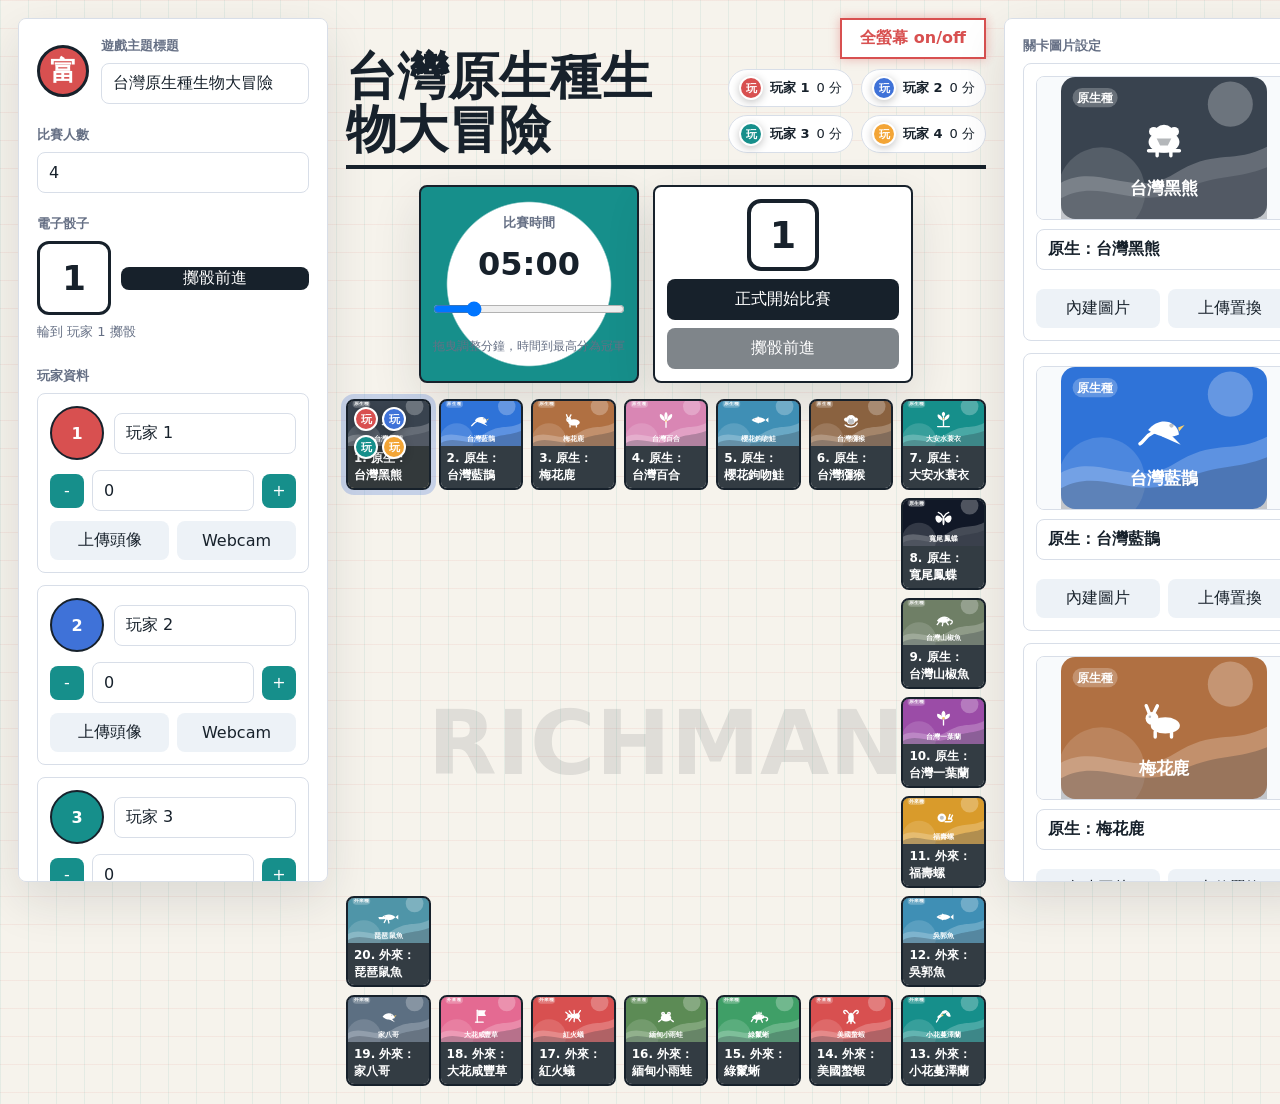
==== index.html @ d2a4bc3d "Add timed match gameplay" ====
<!doctype html>
<html lang="zh-Hant">
  <head>
    <meta charset="UTF-8" />
    <meta name="viewport" content="width=device-width, initial-scale=1.0" />
    <title>台灣原生種生物大冒險</title>
    <link rel="stylesheet" href="styles.css" />
  </head>
  <body>
    <div class="app">
      <aside class="setup-panel">
        <div class="title-row">
          <span class="mark">富</span>
          <div>
            <label for="gameTitle">遊戲主題標題</label>
            <input id="gameTitle" type="text" value="台灣原生種生物大冒險" maxlength="24" />
          </div>
        </div>

        <div class="control-block">
          <label for="playerCount">比賽人數</label>
          <input id="playerCount" type="number" min="4" max="4" value="4" readonly />
        </div>

        <div class="control-block">
          <label>電子骰子</label>
          <div class="dice-box">
            <div id="diceFace" class="dice-face">1</div>
            <button id="rollDice" type="button">擲骰前進</button>
          </div>
          <p id="turnText" class="hint">輪到第 1 位玩家</p>
        </div>

        <div class="control-block">
          <div class="section-heading">玩家資料</div>
          <div id="playersList" class="players-list"></div>
        </div>
      </aside>

      <main class="game-area">
        <header class="game-header">
          <h1 id="displayTitle">台灣原生種生物大冒險</h1>
          <div class="game-header-tools">
            <button id="fullscreenToggle" class="fullscreen-toggle" type="button">全螢幕 on/off</button>
            <div id="leaderboard" class="leaderboard"></div>
          </div>
        </header>

        <section class="match-control" aria-label="比賽控制">
          <div class="timer-wheel" id="timerWheel">
            <label for="matchMinutes">比賽時間</label>
            <strong id="timerText">05:00</strong>
            <input id="matchMinutes" type="range" min="1" max="30" value="5" />
            <span id="timerHint">拖曳調整分鐘，時間到最高分為冠軍</span>
          </div>
          <div class="center-dice">
            <div id="centerDiceFace" class="center-dice-face">1</div>
            <button id="startMatch" type="button">正式開始比賽</button>
            <button id="centerRollDice" type="button">擲骰前進</button>
          </div>
        </section>

        <section id="board" class="board" aria-label="大富翁棋盤"></section>
      </main>

      <aside class="stage-panel">
        <div class="section-heading">關卡圖片設定</div>
        <div id="stageEditor" class="stage-editor"></div>
      </aside>
    </div>

    <dialog id="cameraDialog">
      <div class="camera-panel">
        <div class="dialog-title">拍攝玩家大頭照</div>
        <video id="cameraPreview" autoplay playsinline></video>
        <canvas id="avatarCanvas" width="240" height="240"></canvas>
        <div class="dialog-actions">
          <button id="closeCamera" type="button">取消</button>
          <button id="captureAvatar" type="button">拍照使用</button>
        </div>
      </div>
    </dialog>

    <script src="app.js"></script>
  </body>
</html>
---- styles.css ----
:root {
  --ink: #17212b;
  --muted: #667085;
  --line: #d8dee8;
  --paper: #fffdf8;
  --panel: #ffffff;
  --teal: #168f8b;
  --red: #d85050;
  --yellow: #f3bd32;
  --green: #3f9f67;
  --blue: #3f72d8;
  --shadow: 0 18px 50px rgba(22, 33, 43, 0.12);
}

* {
  box-sizing: border-box;
}

body {
  margin: 0;
  min-height: 100vh;
  color: var(--ink);
  font-family: "Microsoft JhengHei", "PingFang TC", system-ui, sans-serif;
  background:
    linear-gradient(90deg, rgba(22, 143, 139, 0.08) 1px, transparent 1px),
    linear-gradient(rgba(216, 80, 80, 0.08) 1px, transparent 1px),
    #f6f3ec;
  background-size: 28px 28px;
}

button,
input,
select {
  font: inherit;
}

button {
  border: 0;
  border-radius: 8px;
  color: #fff;
  background: var(--ink);
  cursor: pointer;
}

button:hover {
  filter: brightness(1.08);
}

label,
.section-heading,
.dialog-title {
  display: block;
  margin-bottom: 8px;
  color: var(--muted);
  font-size: 13px;
  font-weight: 700;
}

input,
select {
  width: 100%;
  border: 1px solid var(--line);
  border-radius: 8px;
  padding: 10px 11px;
  color: var(--ink);
  background: #fff;
}

.app {
  display: grid;
  grid-template-columns: 310px minmax(640px, 1fr) 320px;
  gap: 18px;
  min-height: 100vh;
  padding: 18px;
}

.setup-panel,
.stage-panel {
  overflow: auto;
  max-height: calc(100vh - 36px);
  border: 1px solid var(--line);
  border-radius: 8px;
  padding: 18px;
  background: var(--panel);
  box-shadow: var(--shadow);
}

.title-row {
  display: grid;
  grid-template-columns: 52px 1fr;
  gap: 12px;
  align-items: center;
}

.mark {
  display: grid;
  place-items: center;
  width: 52px;
  height: 52px;
  border: 3px solid var(--ink);
  border-radius: 50%;
  color: #fff;
  font-size: 27px;
  font-weight: 900;
  background: var(--red);
}

.control-block {
  margin-top: 22px;
}

.stepper {
  display: grid;
  grid-template-columns: 42px 1fr 42px;
  gap: 8px;
}

.dice-box {
  display: grid;
  grid-template-columns: 74px 1fr;
  gap: 10px;
  align-items: center;
}

.dice-face {
  display: grid;
  place-items: center;
  aspect-ratio: 1;
  border: 3px solid var(--ink);
  border-radius: 12px;
  font-size: 34px;
  font-weight: 900;
  background: #fff;
}

.hint {
  min-height: 22px;
  margin: 8px 0 0;
  color: var(--muted);
  font-size: 13px;
}

.players-list,
.stage-editor {
  display: grid;
  gap: 12px;
}

.player-card,
.stage-card {
  border: 1px solid var(--line);
  border-radius: 8px;
  padding: 12px;
  background: #fff;
}

.player-top {
  display: grid;
  grid-template-columns: 54px 1fr;
  gap: 10px;
  align-items: center;
}

.avatar {
  display: grid;
  place-items: center;
  width: 54px;
  height: 54px;
  overflow: hidden;
  border: 2px solid var(--ink);
  border-radius: 50%;
  color: #fff;
  font-weight: 900;
  background: var(--blue);
}

.avatar img {
  width: 100%;
  height: 100%;
  object-fit: cover;
  object-position: center 32%;
}

.player-actions,
.score-row,
.image-actions {
  display: grid;
  grid-template-columns: 1fr 1fr;
  gap: 8px;
  margin-top: 10px;
}

.player-actions button,
.image-actions button {
  padding: 9px;
  color: var(--ink);
  background: #edf2f7;
}

.score-row {
  grid-template-columns: 34px 1fr 34px;
  align-items: center;
}

.score-row button {
  height: 34px;
  background: var(--teal);
}

.game-area {
  display: grid;
  grid-template-rows: auto 1fr;
  gap: 16px;
  min-width: 0;
}

.game-header {
  display: flex;
  gap: 16px;
  align-items: end;
  justify-content: space-between;
  min-height: 78px;
  border-bottom: 4px solid var(--ink);
}

.game-header-tools {
  display: grid;
  gap: 10px;
  justify-items: end;
  margin-bottom: 12px;
}

.fullscreen-toggle {
  border: 2px solid var(--red);
  border-radius: 0;
  padding: 8px 18px;
  color: var(--red);
  font-weight: 900;
  background: #fff;
  box-shadow: 0 0 10px rgba(216, 80, 80, 0.38);
}

body.fullscreen-mode .app {
  grid-template-columns: minmax(0, 1fr);
  min-height: 100vh;
  padding: 18px;
}

body.fullscreen-mode .setup-panel,
body.fullscreen-mode .stage-panel {
  display: none;
}

body.fullscreen-mode .game-area {
  width: min(100%, 1240px);
  justify-self: center;
}

h1 {
  margin: 0 0 8px;
  font-size: clamp(28px, 4vw, 54px);
  line-height: 1.05;
}

.leaderboard {
  display: flex;
  flex-wrap: wrap;
  gap: 8px;
  justify-content: flex-end;
}

.leader-pill {
  display: flex;
  gap: 7px;
  align-items: center;
  border: 1px solid var(--line);
  border-radius: 999px;
  padding: 6px 10px;
  font-size: 13px;
  background: #fff;
}

.leader-pill.champion {
  border-color: var(--yellow);
  box-shadow: 0 0 0 3px rgba(243, 189, 50, 0.22);
}

.champion-gif {
  display: inline-grid;
  place-items: center;
  border-radius: 999px;
  padding: 3px 8px;
  color: #6b3d00;
  font-size: 12px;
  font-weight: 900;
  background: linear-gradient(135deg, #ffe27a, #fff6c7, #f3bd32);
  animation: crownPulse 0.9s ease-in-out infinite alternate;
}

.match-control {
  display: grid;
  grid-template-columns: minmax(220px, 1fr) minmax(180px, 260px);
  gap: 14px;
  align-items: stretch;
  max-width: 620px;
  margin: 0 auto;
}

.timer-wheel,
.center-dice {
  display: grid;
  gap: 8px;
  align-content: center;
  justify-items: center;
  border: 2px solid var(--ink);
  border-radius: 8px;
  padding: 12px;
  background: #fff;
  box-shadow: var(--shadow);
}

.timer-wheel {
  --timer-angle: 360deg;
  background:
    radial-gradient(circle at center, #fff 0 56%, transparent 57%),
    conic-gradient(var(--teal) var(--timer-angle), #edf2f7 0);
}

.timer-wheel strong {
  font-size: 32px;
  line-height: 1;
}

.timer-wheel input {
  width: min(220px, 100%);
}

.timer-wheel span {
  color: var(--muted);
  font-size: 12px;
  text-align: center;
}

.center-dice-face {
  display: grid;
  place-items: center;
  width: 72px;
  height: 72px;
  border: 4px solid var(--ink);
  border-radius: 14px;
  color: var(--ink);
  font-size: 38px;
  font-weight: 900;
  background: #fff;
}

.center-dice button {
  width: 100%;
  padding: 10px 12px;
}

.center-dice button:disabled {
  cursor: not-allowed;
  opacity: 0.55;
}

.board {
  position: relative;
  display: grid;
  grid-template-columns: repeat(7, minmax(76px, 1fr));
  grid-template-rows: repeat(7, minmax(76px, 1fr));
  gap: 8px;
  align-self: stretch;
  min-height: 660px;
}

.board::before {
  content: "RICHMAN";
  grid-column: 2 / 7;
  grid-row: 2 / 7;
  place-self: center;
  color: rgba(23, 33, 43, 0.1);
  font-size: clamp(42px, 7vw, 96px);
  font-weight: 900;
  letter-spacing: 0;
}

.tile {
  position: relative;
  display: grid;
  grid-template-rows: auto auto;
  align-self: start;
  min-width: 0;
  overflow: hidden;
  border: 2px solid var(--ink);
  border-radius: 8px;
  background: var(--paper);
}

.tile.start {
  background: #ffe8b2;
}

.tile.active {
  outline: 5px solid rgba(63, 114, 216, 0.26);
}

.tile img {
  width: 100%;
  aspect-ratio: 16 / 9;
  height: auto;
  min-height: 0;
  object-fit: cover;
  object-position: center center;
  background: #111827;
}

.tile-name {
  display: grid;
  grid-template-columns: minmax(0, 1fr) auto;
  gap: 5px;
  align-items: center;
  min-height: 36px;
  padding: 4px 6px;
  color: #fff;
  font-size: 12px;
  font-weight: 800;
  background: rgba(23, 33, 43, 0.88);
}

.tokens {
  position: absolute;
  top: 6px;
  left: 6px;
  right: 6px;
  display: flex;
  flex-wrap: wrap;
  gap: 4px;
}

.token {
  display: grid;
  place-items: center;
  width: 24px;
  height: 24px;
  border: 2px solid #fff;
  border-radius: 50%;
  color: #fff;
  font-size: 11px;
  font-weight: 900;
  box-shadow: 0 2px 8px rgba(0, 0, 0, 0.24);
}

.token.walking {
  animation: tokenWalk 0.26s ease-in-out infinite alternate;
}

@keyframes tokenWalk {
  from {
    transform: translateY(0) scale(1);
  }

  to {
    transform: translateY(-7px) scale(1.08);
  }
}

@keyframes crownPulse {
  from {
    transform: translateY(0) scale(1);
    filter: brightness(1);
  }

  to {
    transform: translateY(-2px) scale(1.08);
    filter: brightness(1.12);
  }
}

.stage-preview {
  width: 100%;
  aspect-ratio: 16 / 9;
  overflow: hidden;
  border: 1px solid var(--line);
  border-radius: 8px;
  background: #f2f4f7;
}

.stage-preview img {
  width: 100%;
  height: 100%;
  object-fit: contain;
  object-position: center center;
  background: #f8fafc;
}

.stage-title {
  margin: 9px 0;
  font-weight: 800;
}

.hidden-file {
  display: none;
}

dialog {
  border: 0;
  border-radius: 8px;
  padding: 0;
  box-shadow: var(--shadow);
}

dialog::backdrop {
  background: rgba(23, 33, 43, 0.5);
}

.camera-panel {
  width: min(92vw, 420px);
  padding: 18px;
  background: #fff;
}

video,
canvas {
  width: 100%;
  border-radius: 8px;
  background: #111827;
}

canvas {
  display: none;
}

.dialog-actions {
  display: flex;
  justify-content: flex-end;
  gap: 8px;
  margin-top: 12px;
}

.dialog-actions button {
  padding: 10px 14px;
}

@media (max-width: 1180px) {
  .app {
    grid-template-columns: 290px 1fr;
  }

  .stage-panel {
    grid-column: 1 / -1;
    max-height: none;
  }

  .stage-editor {
    grid-template-columns: repeat(2, minmax(0, 1fr));
  }
}

@media (max-width: 760px) {
  .app {
    display: block;
    padding: 12px;
  }

  .setup-panel,
  .stage-panel {
    max-height: none;
    margin-bottom: 14px;
  }

  .game-header {
    display: block;
  }

  .leaderboard {
    justify-content: flex-start;
  }

  .match-control {
    grid-template-columns: 1fr;
    max-width: none;
  }

  .board {
    grid-template-columns: repeat(4, minmax(72px, 1fr));
    grid-template-rows: none;
    min-height: 0;
  }

  .tile {
    aspect-ratio: 1;
    grid-column: auto !important;
    grid-row: auto !important;
  }

  .board::before {
    display: none;
  }

  .stage-editor {
    grid-template-columns: 1fr;
  }
}
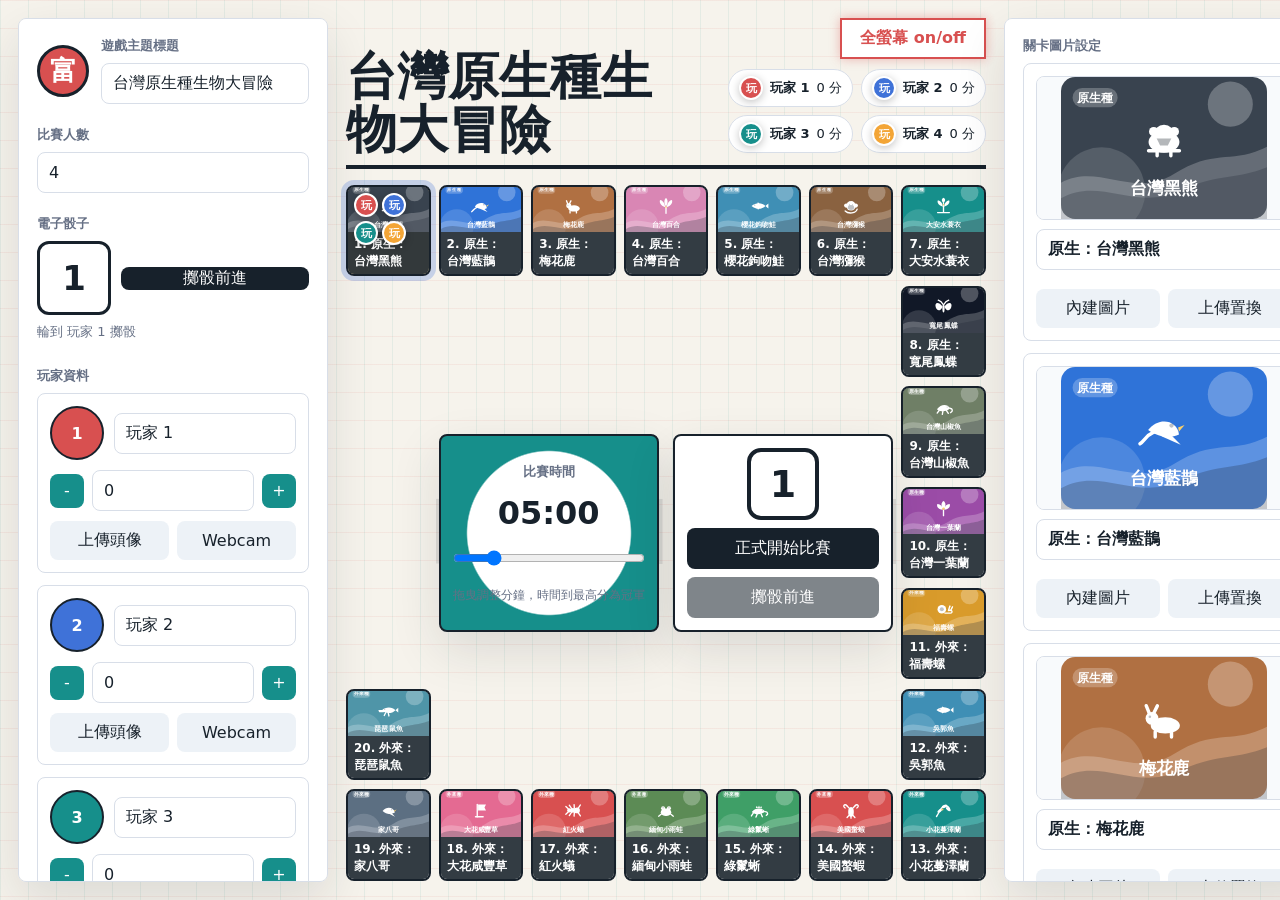
==== commit 841db89d: "Center match controls on board" ====
--- a/index.html
+++ b/index.html
@@ -46,21 +46,21 @@
           </div>
         </header>
 
-        <section class="match-control" aria-label="比賽控制">
-          <div class="timer-wheel" id="timerWheel">
-            <label for="matchMinutes">比賽時間</label>
-            <strong id="timerText">05:00</strong>
-            <input id="matchMinutes" type="range" min="1" max="30" value="5" />
-            <span id="timerHint">拖曳調整分鐘，時間到最高分為冠軍</span>
-          </div>
-          <div class="center-dice">
-            <div id="centerDiceFace" class="center-dice-face">1</div>
-            <button id="startMatch" type="button">正式開始比賽</button>
-            <button id="centerRollDice" type="button">擲骰前進</button>
+        <section id="board" class="board" aria-label="大富翁棋盤">
+          <div class="match-control" aria-label="比賽控制">
+            <div class="timer-wheel" id="timerWheel">
+              <label for="matchMinutes">比賽時間</label>
+              <strong id="timerText">05:00</strong>
+              <input id="matchMinutes" type="range" min="1" max="30" value="5" />
+              <span id="timerHint">拖曳調整分鐘，時間到最高分為冠軍</span>
+            </div>
+            <div class="center-dice">
+              <div id="centerDiceFace" class="center-dice-face">1</div>
+              <button id="startMatch" type="button">正式開始比賽</button>
+              <button id="centerRollDice" type="button">擲骰前進</button>
+            </div>
           </div>
         </section>
-
-        <section id="board" class="board" aria-label="大富翁棋盤"></section>
       </main>
 
       <aside class="stage-panel">
--- a/styles.css
+++ b/styles.css
@@ -298,12 +298,17 @@
 }
 
 .match-control {
+  position: relative;
+  z-index: 1;
   display: grid;
   grid-template-columns: minmax(220px, 1fr) minmax(180px, 260px);
   gap: 14px;
   align-items: stretch;
+  grid-column: 2 / 7;
+  grid-row: 2 / 7;
+  place-self: center;
   max-width: 620px;
-  margin: 0 auto;
+  width: min(100%, 620px);
 }
 
 .timer-wheel,
@@ -383,6 +388,7 @@
   font-size: clamp(42px, 7vw, 96px);
   font-weight: 900;
   letter-spacing: 0;
+  pointer-events: none;
 }
 
 .tile {
@@ -579,6 +585,8 @@
 
   .match-control {
     grid-template-columns: 1fr;
+    grid-column: 1 / -1;
+    grid-row: auto;
     max-width: none;
   }
 
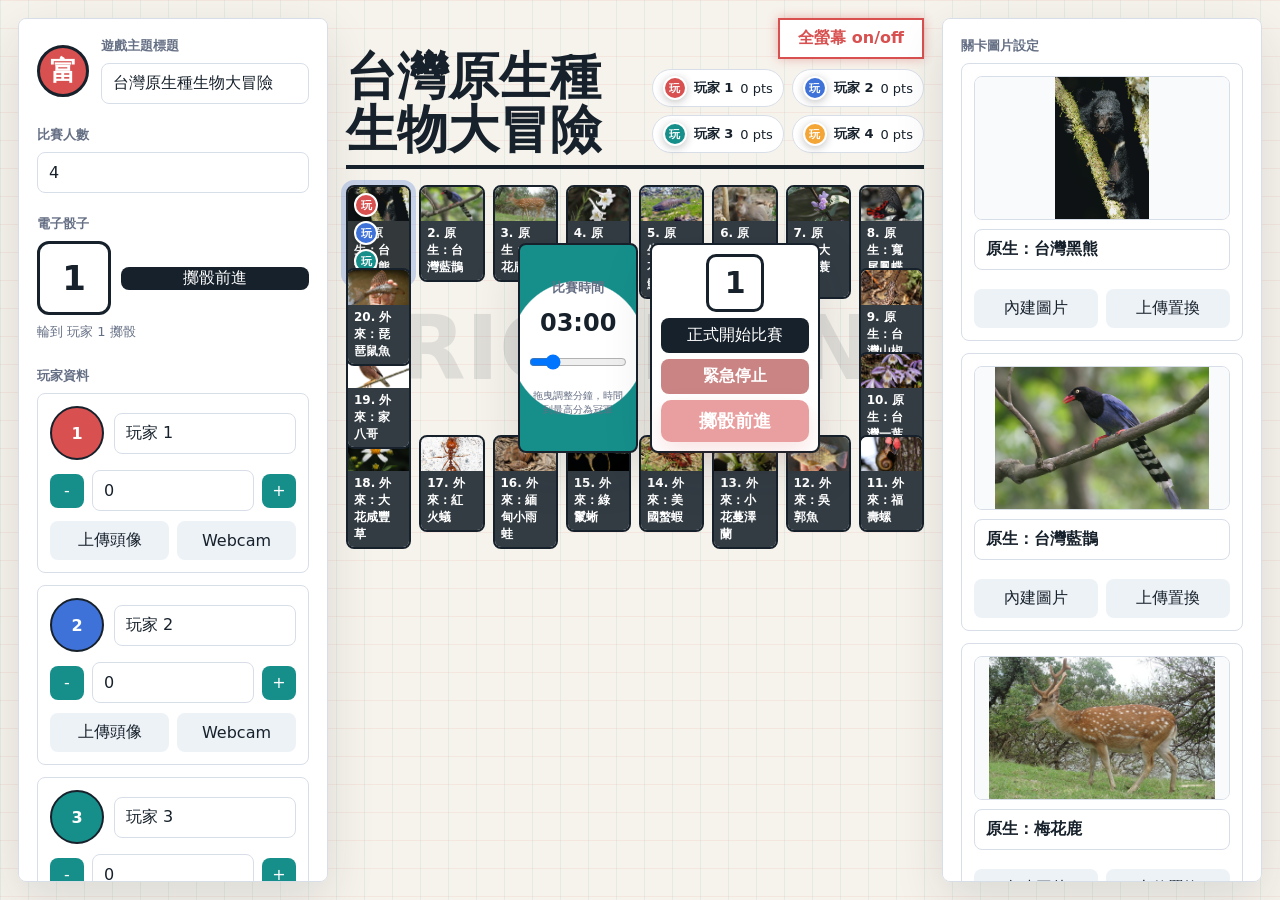
==== commit 2b761766: "Add game surprise effects and planning docs" ====
--- a/index.html
+++ b/index.html
@@ -50,13 +50,14 @@
           <div class="match-control" aria-label="比賽控制">
             <div class="timer-wheel" id="timerWheel">
               <label for="matchMinutes">比賽時間</label>
-              <strong id="timerText">05:00</strong>
-              <input id="matchMinutes" type="range" min="1" max="30" value="5" />
+              <strong id="timerText">03:00</strong>
+              <input id="matchMinutes" type="range" min="1" max="30" value="3" />
               <span id="timerHint">拖曳調整分鐘，時間到最高分為冠軍</span>
             </div>
             <div class="center-dice">
               <div id="centerDiceFace" class="center-dice-face">1</div>
               <button id="startMatch" type="button">正式開始比賽</button>
+              <button id="emergencyStop" type="button">緊急停止</button>
               <button id="centerRollDice" type="button">擲骰前進</button>
             </div>
           </div>
--- a/styles.css
+++ b/styles.css
@@ -68,7 +68,7 @@
 
 .app {
   display: grid;
-  grid-template-columns: 310px minmax(640px, 1fr) 320px;
+  grid-template-columns: minmax(240px, 310px) minmax(0, 1fr) minmax(260px, 320px);
   gap: 18px;
   min-height: 100vh;
   padding: 18px;
@@ -76,6 +76,7 @@
 
 .setup-panel,
 .stage-panel {
+  min-width: 0;
   overflow: auto;
   max-height: calc(100vh - 36px);
   border: 1px solid var(--line);
@@ -133,6 +134,16 @@
   background: #fff;
 }
 
+.dice-face.rolling,
+.center-dice-face.rolling {
+  animation: diceRolling 0.14s linear infinite;
+}
+
+.dice-face.result-pop,
+.center-dice-face.result-pop {
+  animation: diceResultPop 0.38s ease-out;
+}
+
 .hint {
   min-height: 22px;
   margin: 8px 0 0;
@@ -148,6 +159,7 @@
 
 .player-card,
 .stage-card {
+  min-width: 0;
   border: 1px solid var(--line);
   border-radius: 8px;
   padding: 12px;
@@ -185,7 +197,7 @@
 .score-row,
 .image-actions {
   display: grid;
-  grid-template-columns: 1fr 1fr;
+  grid-template-columns: minmax(0, 1fr) minmax(0, 1fr);
   gap: 8px;
   margin-top: 10px;
 }
@@ -254,6 +266,11 @@
 body.fullscreen-mode .game-area {
   width: min(100%, 1240px);
   justify-self: center;
+}
+
+body.fullscreen-mode .board {
+  width: min(100%, calc((100vh - 150px) * 16 / 9));
+  max-height: calc(100vh - 150px);
 }
 
 h1 {
@@ -280,6 +297,12 @@
   background: #fff;
 }
 
+.leader-pill.rank-up {
+  border-color: rgba(243, 189, 50, 0.9);
+  box-shadow: 0 0 0 3px rgba(243, 189, 50, 0.2);
+  animation: leaderboardJump 0.56s ease-out;
+}
+
 .leader-pill.champion {
   border-color: var(--yellow);
   box-shadow: 0 0 0 3px rgba(243, 189, 50, 0.22);
@@ -301,25 +324,25 @@
   position: relative;
   z-index: 1;
   display: grid;
-  grid-template-columns: minmax(220px, 1fr) minmax(180px, 260px);
-  gap: 14px;
+  grid-template-columns: minmax(120px, 170px) minmax(170px, 240px);
+  gap: 12px;
   align-items: stretch;
-  grid-column: 2 / 7;
-  grid-row: 2 / 7;
+  grid-column: 3 / 7;
+  grid-row: 2 / 4;
   place-self: center;
-  max-width: 620px;
-  width: min(100%, 620px);
+  max-width: 430px;
+  width: min(82%, 430px);
 }
 
 .timer-wheel,
 .center-dice {
   display: grid;
-  gap: 8px;
+  gap: 6px;
   align-content: center;
   justify-items: center;
   border: 2px solid var(--ink);
   border-radius: 8px;
-  padding: 12px;
+  padding: 9px;
   background: #fff;
   box-shadow: var(--shadow);
 }
@@ -331,37 +354,63 @@
     conic-gradient(var(--teal) var(--timer-angle), #edf2f7 0);
 }
 
+.timer-wheel.danger {
+  background:
+    radial-gradient(circle at center, #fff 0 56%, transparent 57%),
+    conic-gradient(var(--red) var(--timer-angle), #fde8e8 0);
+  box-shadow: 0 0 0 4px rgba(216, 80, 80, 0.16), var(--shadow);
+}
+
+.timer-wheel.critical {
+  animation: dangerPulse 0.72s ease-in-out infinite alternate;
+}
+
 .timer-wheel strong {
-  font-size: 32px;
+  font-size: 24px;
   line-height: 1;
 }
 
 .timer-wheel input {
-  width: min(220px, 100%);
+  width: min(150px, 100%);
 }
 
 .timer-wheel span {
   color: var(--muted);
-  font-size: 12px;
+  font-size: 10px;
   text-align: center;
 }
 
 .center-dice-face {
   display: grid;
   place-items: center;
-  width: 72px;
-  height: 72px;
-  border: 4px solid var(--ink);
-  border-radius: 14px;
+  width: 58px;
+  height: 58px;
+  border: 3px solid var(--ink);
+  border-radius: 10px;
   color: var(--ink);
-  font-size: 38px;
+  font-size: 30px;
   font-weight: 900;
   background: #fff;
 }
 
 .center-dice button {
   width: 100%;
-  padding: 10px 12px;
+  padding: 7px 10px;
+}
+
+#centerRollDice {
+  min-height: 42px;
+  border-radius: 10px;
+  font-size: 18px;
+  font-weight: 900;
+  background: var(--red);
+  box-shadow: 0 10px 24px rgba(216, 80, 80, 0.28);
+}
+
+#emergencyStop {
+  color: #fff;
+  font-weight: 900;
+  background: #9f1f1f;
 }
 
 .center-dice button:disabled {
@@ -372,17 +421,22 @@
 .board {
   position: relative;
   display: grid;
-  grid-template-columns: repeat(7, minmax(76px, 1fr));
-  grid-template-rows: repeat(7, minmax(76px, 1fr));
+  grid-template-columns: repeat(8, minmax(0, 1fr));
+  grid-template-rows: repeat(4, minmax(74px, 1fr));
   gap: 8px;
-  align-self: stretch;
-  min-height: 660px;
+  align-self: start;
+  aspect-ratio: 16 / 9;
+  width: 100%;
+  max-width: calc((100vh - 170px) * 16 / 9);
+  min-height: 0;
+  max-height: calc(100vh - 170px);
+  justify-self: center;
 }
 
 .board::before {
   content: "RICHMAN";
-  grid-column: 2 / 7;
-  grid-row: 2 / 7;
+  grid-column: 2 / 8;
+  grid-row: 2 / 4;
   place-self: center;
   color: rgba(23, 33, 43, 0.1);
   font-size: clamp(42px, 7vw, 96px);
@@ -409,6 +463,16 @@
 
 .tile.active {
   outline: 5px solid rgba(63, 114, 216, 0.26);
+}
+
+.tile.landing {
+  transform: scale(1.04);
+  box-shadow: 0 0 0 6px rgba(243, 189, 50, 0.24), 0 14px 34px rgba(243, 189, 50, 0.34);
+  animation: landingFlash 0.65s ease-out;
+}
+
+.tile.landing .tile-name {
+  background: linear-gradient(90deg, rgba(243, 189, 50, 0.98), rgba(216, 80, 80, 0.9));
 }
 
 .tile img {
@@ -471,6 +535,66 @@
   }
 }
 
+@keyframes diceRolling {
+  from {
+    transform: rotate(-6deg) scale(0.96);
+  }
+
+  to {
+    transform: rotate(6deg) scale(1.05);
+  }
+}
+
+@keyframes diceResultPop {
+  0% {
+    transform: scale(0.92);
+    box-shadow: 0 0 0 rgba(243, 189, 50, 0);
+  }
+
+  45% {
+    transform: scale(1.24);
+    box-shadow: 0 0 0 12px rgba(243, 189, 50, 0.2);
+  }
+
+  100% {
+    transform: scale(1);
+    box-shadow: 0 0 0 rgba(243, 189, 50, 0);
+  }
+}
+
+@keyframes landingFlash {
+  0% {
+    transform: scale(0.96);
+    filter: saturate(1);
+  }
+
+  40% {
+    transform: scale(1.08);
+    filter: saturate(1.24) brightness(1.12);
+  }
+
+  100% {
+    transform: scale(1.04);
+    filter: saturate(1);
+  }
+}
+
+@keyframes leaderboardJump {
+  0% {
+    transform: translateY(10px) scale(0.96);
+    opacity: 0.7;
+  }
+
+  55% {
+    transform: translateY(-4px) scale(1.05);
+    opacity: 1;
+  }
+
+  100% {
+    transform: translateY(0) scale(1);
+  }
+}
+
 @keyframes crownPulse {
   from {
     transform: translateY(0) scale(1);
@@ -481,6 +605,41 @@
     transform: translateY(-2px) scale(1.08);
     filter: brightness(1.12);
   }
+}
+
+@keyframes dangerPulse {
+  from {
+    transform: scale(1);
+    box-shadow: 0 0 0 4px rgba(216, 80, 80, 0.16), var(--shadow);
+  }
+
+  to {
+    transform: scale(1.03);
+    box-shadow: 0 0 0 9px rgba(216, 80, 80, 0.24), 0 18px 40px rgba(216, 80, 80, 0.24);
+  }
+}
+
+@keyframes criticalScreenFlash {
+  from {
+    opacity: 0.35;
+  }
+
+  to {
+    opacity: 0.8;
+  }
+}
+
+body.danger-mode .board {
+  box-shadow: 0 0 0 5px rgba(216, 80, 80, 0.1);
+}
+
+body.critical-mode::after {
+  content: "";
+  position: fixed;
+  inset: 0;
+  pointer-events: none;
+  box-shadow: inset 0 0 0 12px rgba(216, 80, 80, 0.32);
+  animation: criticalScreenFlash 0.45s ease-in-out infinite alternate;
 }
 
 .stage-preview {
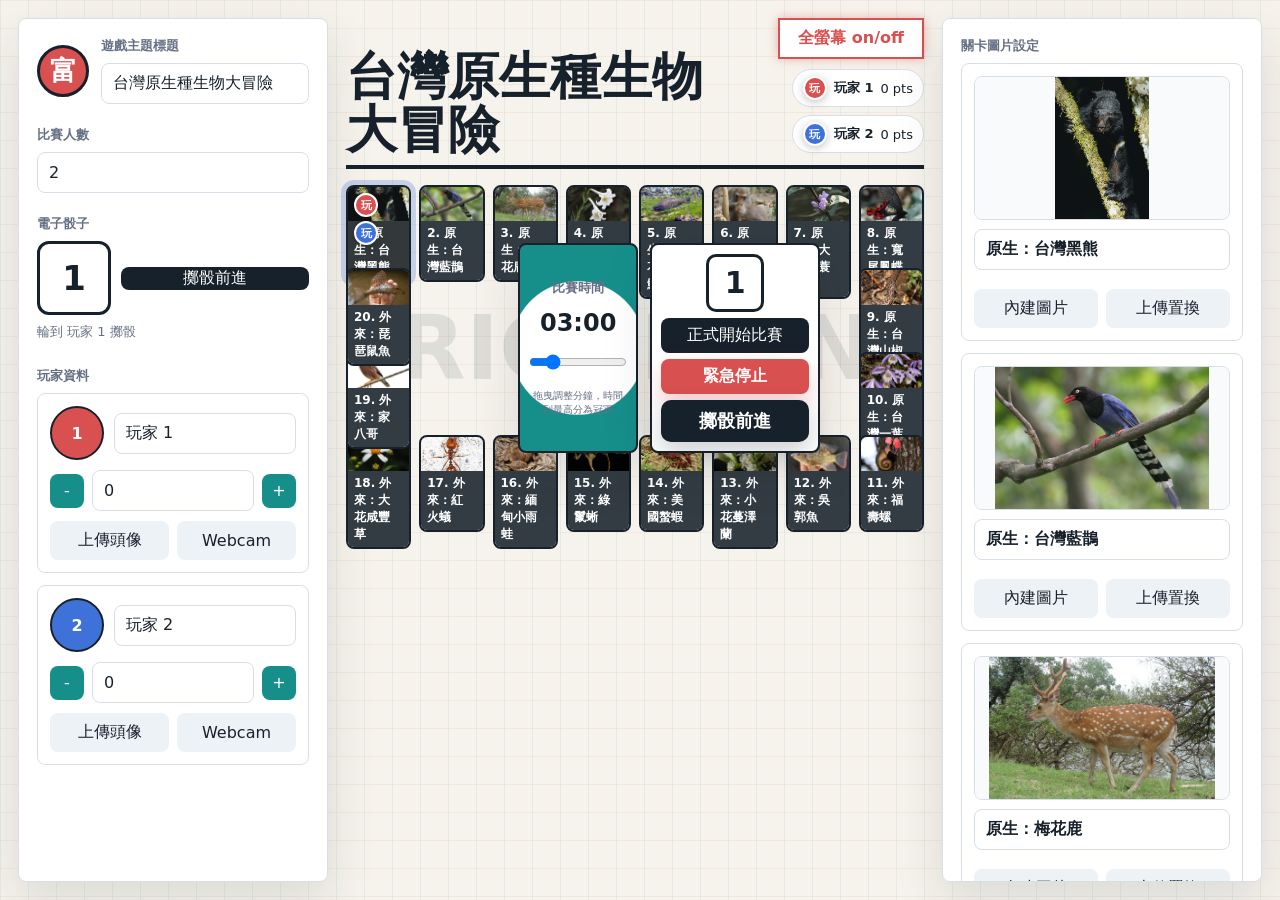
==== commit 76ca19f9: "Add player count sync and champion celebration" ====
--- a/index.html
+++ b/index.html
@@ -4,7 +4,7 @@
     <meta charset="UTF-8" />
     <meta name="viewport" content="width=device-width, initial-scale=1.0" />
     <title>台灣原生種生物大冒險</title>
-    <link rel="stylesheet" href="styles.css" />
+    <link rel="stylesheet" href="styles.css?v=20260528-player-sync" />
   </head>
   <body>
     <div class="app">
@@ -19,7 +19,7 @@
 
         <div class="control-block">
           <label for="playerCount">比賽人數</label>
-          <input id="playerCount" type="number" min="4" max="4" value="4" readonly />
+          <input id="playerCount" type="number" min="2" max="8" value="2" />
         </div>
 
         <div class="control-block">
@@ -82,6 +82,6 @@
       </div>
     </dialog>
 
-    <script src="app.js"></script>
+    <script src="app.js?v=20260528-player-sync"></script>
   </body>
 </html>
--- a/styles.css
+++ b/styles.css
@@ -403,19 +403,29 @@
   border-radius: 10px;
   font-size: 18px;
   font-weight: 900;
+  background: var(--ink);
+  box-shadow: 0 10px 24px rgba(23, 33, 43, 0.22);
+}
+
+#centerRollDice:disabled {
+  background: var(--ink);
+}
+
+#emergencyStop {
+  color: #fff;
+  font-weight: 900;
   background: var(--red);
   box-shadow: 0 10px 24px rgba(216, 80, 80, 0.28);
 }
 
-#emergencyStop {
-  color: #fff;
-  font-weight: 900;
-  background: #9f1f1f;
+#emergencyStop:disabled {
+  background: var(--red);
 }
 
 .center-dice button:disabled {
   cursor: not-allowed;
-  opacity: 0.55;
+  opacity: 1;
+  filter: none;
 }
 
 .board {
@@ -525,6 +535,69 @@
   animation: tokenWalk 0.26s ease-in-out infinite alternate;
 }
 
+.champion-spotlight {
+  position: absolute;
+  z-index: 5;
+  inset: 0;
+  display: grid;
+  place-items: center;
+  pointer-events: none;
+  background: radial-gradient(circle at center, rgba(255, 255, 255, 0.84), rgba(255, 255, 255, 0.18) 46%, transparent 68%);
+  animation: championSpotlightFade 3.8s ease-in-out forwards;
+}
+
+.champion-card {
+  display: grid;
+  gap: 10px;
+  justify-items: center;
+  min-width: 230px;
+  border: 4px solid var(--ink);
+  border-radius: 8px;
+  padding: 20px 26px;
+  color: var(--ink);
+  background: linear-gradient(135deg, #fff8cc, #ffffff 48%, #ffe27a);
+  box-shadow: 0 24px 60px rgba(23, 33, 43, 0.28);
+  animation: championCardPop 0.72s cubic-bezier(0.2, 1.4, 0.32, 1) both;
+}
+
+.champion-label {
+  color: #8a5b00;
+  font-size: 13px;
+  font-weight: 900;
+  letter-spacing: 0.08em;
+}
+
+.champion-avatar {
+  display: grid;
+  place-items: center;
+  width: 88px;
+  height: 88px;
+  overflow: hidden;
+  border: 4px solid #fff;
+  border-radius: 50%;
+  color: #fff;
+  font-size: 38px;
+  font-weight: 900;
+  box-shadow: 0 0 0 4px rgba(243, 189, 50, 0.56);
+}
+
+.champion-avatar img {
+  width: 100%;
+  height: 100%;
+  object-fit: cover;
+  object-position: center 32%;
+}
+
+.champion-card strong {
+  font-size: 28px;
+  line-height: 1.1;
+}
+
+.champion-card > span {
+  font-size: 18px;
+  font-weight: 900;
+}
+
 @keyframes tokenWalk {
   from {
     transform: translateY(0) scale(1);
@@ -532,6 +605,33 @@
 
   to {
     transform: translateY(-7px) scale(1.08);
+  }
+}
+
+@keyframes championCardPop {
+  from {
+    transform: translateY(20px) scale(0.72);
+    opacity: 0;
+  }
+
+  to {
+    transform: translateY(0) scale(1);
+    opacity: 1;
+  }
+}
+
+@keyframes championSpotlightFade {
+  0% {
+    opacity: 0;
+  }
+
+  14%,
+  82% {
+    opacity: 1;
+  }
+
+  100% {
+    opacity: 0;
   }
 }
 
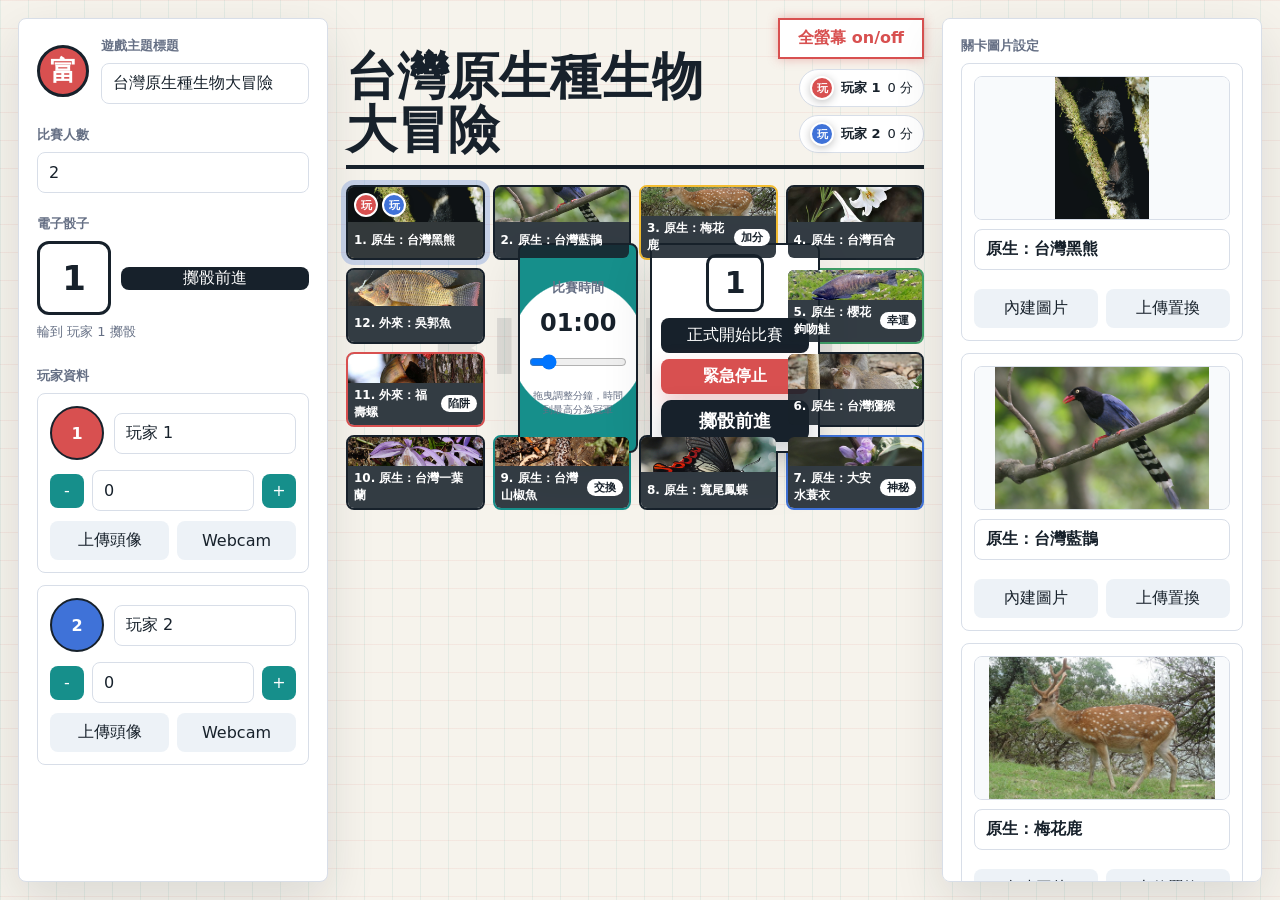
==== commit f1f7013e: "Add 12-stage surprise board" ====
--- a/index.html
+++ b/index.html
@@ -4,7 +4,7 @@
     <meta charset="UTF-8" />
     <meta name="viewport" content="width=device-width, initial-scale=1.0" />
     <title>台灣原生種生物大冒險</title>
-    <link rel="stylesheet" href="styles.css?v=20260528-player-sync" />
+    <link rel="stylesheet" href="styles.css?v=20260528-12-stage" />
   </head>
   <body>
     <div class="app">
@@ -50,8 +50,8 @@
           <div class="match-control" aria-label="比賽控制">
             <div class="timer-wheel" id="timerWheel">
               <label for="matchMinutes">比賽時間</label>
-              <strong id="timerText">03:00</strong>
-              <input id="matchMinutes" type="range" min="1" max="30" value="3" />
+              <strong id="timerText">01:00</strong>
+              <input id="matchMinutes" type="range" min="1" max="30" value="1" />
               <span id="timerHint">拖曳調整分鐘，時間到最高分為冠軍</span>
             </div>
             <div class="center-dice">
@@ -82,6 +82,6 @@
       </div>
     </dialog>
 
-    <script src="app.js?v=20260528-player-sync"></script>
+    <script src="app.js?v=20260528-12-stage"></script>
   </body>
 </html>
--- a/styles.css
+++ b/styles.css
@@ -264,13 +264,14 @@
 }
 
 body.fullscreen-mode .game-area {
-  width: min(100%, 1240px);
+  width: min(100%, calc((100vh - 132px) * 16 / 9));
   justify-self: center;
 }
 
 body.fullscreen-mode .board {
-  width: min(100%, calc((100vh - 150px) * 16 / 9));
-  max-height: calc(100vh - 150px);
+  width: min(100%, calc((100vh - 132px) * 16 / 9));
+  max-width: none;
+  max-height: calc(100vh - 132px);
 }
 
 h1 {
@@ -327,7 +328,7 @@
   grid-template-columns: minmax(120px, 170px) minmax(170px, 240px);
   gap: 12px;
   align-items: stretch;
-  grid-column: 3 / 7;
+  grid-column: 2 / 4;
   grid-row: 2 / 4;
   place-self: center;
   max-width: 430px;
@@ -431,13 +432,13 @@
 .board {
   position: relative;
   display: grid;
-  grid-template-columns: repeat(8, minmax(0, 1fr));
+  grid-template-columns: repeat(4, minmax(0, 1fr));
   grid-template-rows: repeat(4, minmax(74px, 1fr));
   gap: 8px;
   align-self: start;
   aspect-ratio: 16 / 9;
   width: 100%;
-  max-width: calc((100vh - 170px) * 16 / 9);
+  max-width: min(100%, calc((100vh - 170px) * 16 / 9));
   min-height: 0;
   max-height: calc(100vh - 170px);
   justify-self: center;
@@ -445,11 +446,11 @@
 
 .board::before {
   content: "RICHMAN";
-  grid-column: 2 / 8;
+  grid-column: 2 / 4;
   grid-row: 2 / 4;
   place-self: center;
   color: rgba(23, 33, 43, 0.1);
-  font-size: clamp(42px, 7vw, 96px);
+  font-size: clamp(38px, 6vw, 82px);
   font-weight: 900;
   letter-spacing: 0;
   pointer-events: none;
@@ -458,8 +459,8 @@
 .tile {
   position: relative;
   display: grid;
-  grid-template-rows: auto auto;
-  align-self: start;
+  grid-template-rows: minmax(0, 1fr) auto;
+  height: 100%;
   min-width: 0;
   overflow: hidden;
   border: 2px solid var(--ink);
@@ -471,6 +472,44 @@
   background: #ffe8b2;
 }
 
+.tile.special {
+  box-shadow: inset 0 0 0 4px rgba(255, 255, 255, 0.58);
+}
+
+.tile.special::after {
+  content: "";
+  position: absolute;
+  z-index: 0;
+  inset: 0;
+  pointer-events: none;
+  background: linear-gradient(135deg, rgba(255, 255, 255, 0.32), transparent 38%);
+}
+
+.tile > * {
+  position: relative;
+  z-index: 1;
+}
+
+.tile.special.bonus {
+  border-color: var(--yellow);
+}
+
+.tile.special.lucky {
+  border-color: var(--green);
+}
+
+.tile.special.mystery {
+  border-color: var(--blue);
+}
+
+.tile.special.swap {
+  border-color: var(--teal);
+}
+
+.tile.special.trap {
+  border-color: var(--red);
+}
+
 .tile.active {
   outline: 5px solid rgba(63, 114, 216, 0.26);
 }
@@ -487,8 +526,7 @@
 
 .tile img {
   width: 100%;
-  aspect-ratio: 16 / 9;
-  height: auto;
+  height: 100%;
   min-height: 0;
   object-fit: cover;
   object-position: center center;
@@ -508,6 +546,18 @@
   background: rgba(23, 33, 43, 0.88);
 }
 
+.tile-badge {
+  display: inline-grid;
+  place-items: center;
+  min-width: 34px;
+  border-radius: 999px;
+  padding: 3px 7px;
+  color: var(--ink);
+  font-size: 11px;
+  line-height: 1;
+  background: #fff;
+}
+
 .tokens {
   position: absolute;
   top: 6px;
@@ -544,6 +594,71 @@
   pointer-events: none;
   background: radial-gradient(circle at center, rgba(255, 255, 255, 0.84), rgba(255, 255, 255, 0.18) 46%, transparent 68%);
   animation: championSpotlightFade 3.8s ease-in-out forwards;
+}
+
+.event-card-layer {
+  position: absolute;
+  z-index: 6;
+  inset: 0;
+  display: grid;
+  place-items: center;
+  pointer-events: none;
+  background: radial-gradient(circle at center, rgba(255, 255, 255, 0.78), rgba(255, 255, 255, 0.18) 50%, transparent 70%);
+}
+
+.event-card-layer.leaving {
+  animation: eventLayerExit 0.26s ease-in forwards;
+}
+
+.event-card {
+  display: grid;
+  gap: 8px;
+  justify-items: center;
+  width: min(78%, 360px);
+  border: 4px solid var(--ink);
+  border-radius: 8px;
+  padding: 20px 22px;
+  color: var(--ink);
+  text-align: center;
+  background: #fff;
+  box-shadow: 0 24px 60px rgba(23, 33, 43, 0.28);
+  animation: eventCardFlip 0.52s cubic-bezier(0.2, 1.2, 0.28, 1) both;
+}
+
+.event-card-layer.bonus .event-card,
+.event-card-layer.lucky .event-card {
+  background: linear-gradient(135deg, #fff8cc, #fff, #dff8eb);
+}
+
+.event-card-layer.trap .event-card {
+  background: linear-gradient(135deg, #ffe3e3, #fff, #f7d7d7);
+}
+
+.event-card-layer.swap .event-card,
+.event-card-layer.mystery .event-card {
+  background: linear-gradient(135deg, #e6fbfb, #fff, #eaf0ff);
+}
+
+.event-card span {
+  border-radius: 999px;
+  padding: 4px 10px;
+  color: #fff;
+  font-size: 12px;
+  font-weight: 900;
+  background: var(--ink);
+}
+
+.event-card strong {
+  font-size: clamp(25px, 4vw, 42px);
+  line-height: 1.05;
+}
+
+.event-card p,
+.champion-card p {
+  margin: 0;
+  color: var(--muted);
+  font-size: 14px;
+  font-weight: 800;
 }
 
 .champion-card {
@@ -635,6 +750,25 @@
   }
 }
 
+@keyframes eventCardFlip {
+  from {
+    transform: rotateY(78deg) translateY(16px) scale(0.86);
+    opacity: 0;
+  }
+
+  to {
+    transform: rotateY(0) translateY(0) scale(1);
+    opacity: 1;
+  }
+}
+
+@keyframes eventLayerExit {
+  to {
+    opacity: 0;
+    transform: scale(1.04);
+  }
+}
+
 @keyframes diceRolling {
   from {
     transform: rotate(-6deg) scale(0.96);
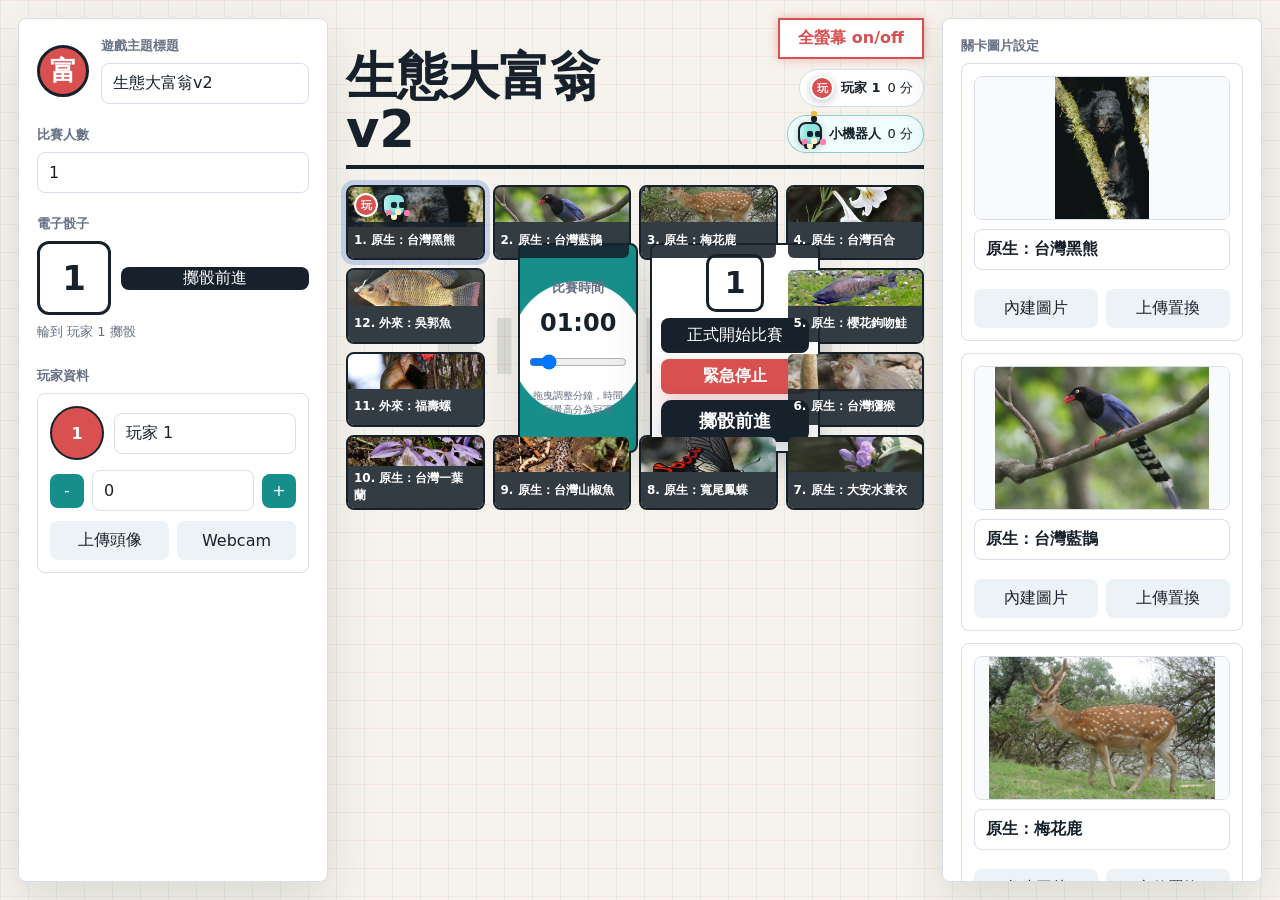
==== commit 74c2394e: "feat: v2 合併到 v1 主目錄" ====
--- a/index.html
+++ b/index.html
@@ -3,8 +3,8 @@
   <head>
     <meta charset="UTF-8" />
     <meta name="viewport" content="width=device-width, initial-scale=1.0" />
-    <title>台灣原生種生物大冒險</title>
-    <link rel="stylesheet" href="styles.css?v=20260528-12-stage" />
+    <title>生態大富翁v2</title>
+    <link rel="stylesheet" href="styles.css?v=20260529-v2-animal-focus" />
   </head>
   <body>
     <div class="app">
@@ -13,13 +13,13 @@
           <span class="mark">富</span>
           <div>
             <label for="gameTitle">遊戲主題標題</label>
-            <input id="gameTitle" type="text" value="台灣原生種生物大冒險" maxlength="24" />
+            <input id="gameTitle" type="text" value="生態大富翁v2" maxlength="24" />
           </div>
         </div>
 
         <div class="control-block">
           <label for="playerCount">比賽人數</label>
-          <input id="playerCount" type="number" min="2" max="8" value="2" />
+          <input id="playerCount" type="number" min="1" max="8" value="1" />
         </div>
 
         <div class="control-block">
@@ -39,7 +39,7 @@
 
       <main class="game-area">
         <header class="game-header">
-          <h1 id="displayTitle">台灣原生種生物大冒險</h1>
+          <h1 id="displayTitle">生態大富翁v2</h1>
           <div class="game-header-tools">
             <button id="fullscreenToggle" class="fullscreen-toggle" type="button">全螢幕 on/off</button>
             <div id="leaderboard" class="leaderboard"></div>
@@ -82,6 +82,6 @@
       </div>
     </dialog>
 
-    <script src="app.js?v=20260528-12-stage"></script>
+    <script src="app.js?v=20260529-v2-animal-focus"></script>
   </body>
 </html>
--- a/styles.css
+++ b/styles.css
@@ -460,8 +460,9 @@
   position: relative;
   display: grid;
   grid-template-rows: minmax(0, 1fr) auto;
-  height: 100%;
+  align-self: stretch;
   min-width: 0;
+  min-height: 0;
   overflow: hidden;
   border: 2px solid var(--ink);
   border-radius: 8px;
@@ -490,24 +491,43 @@
   z-index: 1;
 }
 
-.tile.special.bonus {
-  border-color: var(--yellow);
-}
-
-.tile.special.lucky {
-  border-color: var(--green);
-}
-
-.tile.special.mystery {
-  border-color: var(--blue);
-}
-
-.tile.special.swap {
-  border-color: var(--teal);
-}
-
-.tile.special.trap {
-  border-color: var(--red);
+.tile.blind-box {
+  border-color: #e46a92;
+  background: #fff7fb;
+  box-shadow:
+    inset 0 0 0 4px rgba(255, 255, 255, 0.68),
+    0 0 0 4px rgba(228, 106, 146, 0.18),
+    0 14px 32px rgba(228, 106, 146, 0.16);
+}
+
+.tile.blind-box::before {
+  content: "";
+  position: absolute;
+  z-index: 1;
+  inset: 0;
+  pointer-events: none;
+  background:
+    radial-gradient(circle at 50% 42%, rgba(255, 255, 255, 0.72), transparent 31%),
+    radial-gradient(circle at 21% 18%, rgba(255, 255, 255, 0.66), transparent 16%),
+    radial-gradient(circle at 82% 24%, rgba(243, 189, 50, 0.5), transparent 15%),
+    linear-gradient(135deg, rgba(228, 106, 146, 0.22), transparent 52%);
+  animation: blindBoxGlow 1.45s ease-in-out infinite alternate;
+}
+
+.tile.blind-box::after {
+  content: "";
+  position: absolute;
+  z-index: 2;
+  inset: 10px;
+  pointer-events: none;
+  border-radius: 12px;
+  background:
+    radial-gradient(circle at 24% 26%, #fff6c7 0 3px, transparent 4px),
+    radial-gradient(circle at 72% 20%, #ffffff 0 3px, transparent 4px),
+    radial-gradient(circle at 76% 64%, #ffe0ef 0 4px, transparent 5px),
+    radial-gradient(circle at 31% 72%, #ffffff 0 2px, transparent 3px);
+  opacity: 0.82;
+  animation: blindBoxSparkles 1.35s ease-in-out infinite alternate;
 }
 
 .tile.active {
@@ -531,9 +551,12 @@
   object-fit: cover;
   object-position: center center;
   background: #111827;
+  transition: transform 0.2s ease;
 }
 
 .tile-name {
+  position: relative;
+  z-index: 4;
   display: grid;
   grid-template-columns: minmax(0, 1fr) auto;
   gap: 5px;
@@ -547,8 +570,10 @@
 }
 
 .tile-badge {
-  display: inline-grid;
-  place-items: center;
+  display: inline-flex;
+  align-items: center;
+  justify-content: center;
+  gap: 4px;
   min-width: 34px;
   border-radius: 999px;
   padding: 3px 7px;
@@ -558,8 +583,43 @@
   background: #fff;
 }
 
+.tile-badge.blind {
+  color: #7a2450;
+  border: 1px solid rgba(255, 255, 255, 0.72);
+  background: linear-gradient(135deg, #ffe0ef, #fff6c7);
+  box-shadow: 0 4px 12px rgba(122, 36, 80, 0.18);
+}
+
+.tile-badge.blind::before {
+  content: "";
+  width: 4px;
+  height: 4px;
+  flex: 0 0 auto;
+  background: #fff6c7;
+  image-rendering: pixelated;
+  box-shadow:
+    0 -8px 0 #fff6c7,
+    -4px -4px 0 #fff6c7,
+    4px -4px 0 #fff6c7,
+    -8px 0 0 #7a2450,
+    -4px 0 0 #e46a92,
+    0 0 0 #fff6c7,
+    4px 0 0 #e46a92,
+    8px 0 0 #7a2450,
+    -8px 4px 0 #7a2450,
+    -4px 4px 0 #e46a92,
+    0 4px 0 #fff6c7,
+    4px 4px 0 #e46a92,
+    8px 4px 0 #7a2450,
+    -4px 8px 0 #7a2450,
+    0 8px 0 #7a2450,
+    4px 8px 0 #7a2450;
+  animation: pixelBlindBoxGif 0.72s steps(2, end) infinite;
+}
+
 .tokens {
   position: absolute;
+  z-index: 5;
   top: 6px;
   left: 6px;
   right: 6px;
@@ -569,6 +629,8 @@
 }
 
 .token {
+  position: relative;
+  z-index: 1;
   display: grid;
   place-items: center;
   width: 24px;
@@ -581,8 +643,70 @@
   box-shadow: 0 2px 8px rgba(0, 0, 0, 0.24);
 }
 
+.token.robot-token {
+  display: inline-flex;
+  align-items: center;
+  justify-content: center;
+  overflow: visible;
+  border-color: var(--ink);
+  border-width: 2px;
+  border-radius: 8px;
+  color: transparent;
+  font-size: 0;
+  image-rendering: pixelated;
+  background:
+    linear-gradient(90deg, rgba(255, 255, 255, 0.46), transparent 36%),
+    #8de5df !important;
+  box-shadow:
+    inset 0 -3px 0 rgba(31, 126, 124, 0.24),
+    0 2px 8px rgba(0, 0, 0, 0.24);
+}
+
+.token.robot-token::before {
+  content: "";
+  width: 6px;
+  height: 6px;
+  border-radius: 2px;
+  background: var(--ink);
+  box-shadow:
+    8px 0 0 var(--ink),
+    -5px 8px 0 #ff7fb3,
+    13px 8px 0 #ff7fb3,
+    4px 7px 0 #fff6c7,
+    4px -15px 0 var(--ink),
+    4px -20px 0 #f4be37;
+  animation: robotFaceGif 1.2s steps(2, end) infinite;
+}
+
+.token.robot-token::after {
+  content: "";
+  position: absolute;
+  left: 7px;
+  right: 7px;
+  bottom: -5px;
+  height: 5px;
+  border-radius: 0 0 4px 4px;
+  background: #fff6c7;
+  box-shadow:
+    -3px 0 0 var(--ink),
+    3px 0 0 var(--ink);
+}
+
 .token.walking {
   animation: tokenWalk 0.26s ease-in-out infinite alternate;
+}
+
+.token.robot-token.walking {
+  animation: robotTokenWalk 0.34s steps(2, end) infinite;
+}
+
+.leader-pill.robot-leader {
+  border-color: rgba(22, 143, 139, 0.44);
+  background: #f0fffd;
+}
+
+.leader-pill.robot-leader .robot-token {
+  animation: leaderboardRobotGif 0.82s steps(2, end) infinite;
 }
 
 .champion-spotlight {
@@ -662,6 +786,7 @@
 }
 
 .champion-card {
+  position: relative;
   display: grid;
   gap: 10px;
   justify-items: center;
@@ -675,6 +800,99 @@
   animation: championCardPop 0.72s cubic-bezier(0.2, 1.4, 0.32, 1) both;
 }
 
+.champion-card.winner-bounce {
+  animation:
+    championCardPop 0.72s cubic-bezier(0.2, 1.4, 0.32, 1) both,
+    winnerCardBounce 1.25s ease-in-out 0.72s 2;
+}
+
+.winner-badge {
+  position: absolute;
+  top: -22px;
+  right: -22px;
+  display: grid;
+  place-items: center;
+  width: 74px;
+  height: 74px;
+  border: 4px solid #fff;
+  border-radius: 50%;
+  color: #6b3d00;
+  font-size: 17px;
+  font-weight: 900;
+  background: radial-gradient(circle at 36% 28%, #fff8cc, #ffd34f 58%, #f3a536);
+  box-shadow: 0 12px 30px rgba(243, 165, 54, 0.38);
+  animation: winnerBadgeBounce 0.84s cubic-bezier(0.2, 1.55, 0.34, 1) 0.38s both;
+}
+
+.winner-confetti {
+  position: absolute;
+  inset: -24px;
+  pointer-events: none;
+}
+
+.winner-confetti i {
+  position: absolute;
+  width: 10px;
+  height: 24px;
+  border-radius: 3px;
+  background: var(--red);
+  animation: winnerConfettiFly 1.2s ease-out 0.35s both;
+}
+
+.winner-confetti i:nth-child(1) {
+  top: 18px;
+  left: 18px;
+  background: var(--yellow);
+  --tx: -44px;
+  --ty: -34px;
+  --rot: -38deg;
+}
+
+.winner-confetti i:nth-child(2) {
+  top: 46px;
+  right: 10px;
+  background: var(--teal);
+  --tx: 48px;
+  --ty: -18px;
+  --rot: 44deg;
+}
+
+.winner-confetti i:nth-child(3) {
+  bottom: 38px;
+  left: 8px;
+  background: var(--blue);
+  --tx: -42px;
+  --ty: 28px;
+  --rot: 62deg;
+}
+
+.winner-confetti i:nth-child(4) {
+  right: 32px;
+  bottom: 14px;
+  background: var(--green);
+  --tx: 36px;
+  --ty: 34px;
+  --rot: -54deg;
+}
+
+.winner-confetti i:nth-child(5) {
+  top: -4px;
+  left: 48%;
+  background: #e46a92;
+  --tx: -12px;
+  --ty: -48px;
+  --rot: 86deg;
+}
+
+.winner-confetti i:nth-child(6) {
+  bottom: -6px;
+  left: 55%;
+  background: var(--yellow);
+  --tx: 16px;
+  --ty: 46px;
+  --rot: -82deg;
+}
+
 .champion-label {
   color: #8a5b00;
   font-size: 13px;
@@ -723,6 +941,88 @@
   }
 }
 
+@keyframes robotTokenWalk {
+  0% {
+    transform: translateY(0) translateX(0) scale(1);
+  }
+
+  25% {
+    transform: translateY(-4px) translateX(1px) scale(1.04);
+  }
+
+  50% {
+    transform: translateY(0) translateX(0) scale(1);
+  }
+
+  75% {
+    transform: translateY(-4px) translateX(-1px) scale(1.04);
+  }
+
+  100% {
+    transform: translateY(0) translateX(0) scale(1);
+  }
+}
+
+@keyframes leaderboardRobotGif {
+  0%,
+  100% {
+    transform: translateY(0) rotate(-2deg) scale(1);
+  }
+
+  50% {
+    transform: translateY(-4px) rotate(2deg) scale(1.08);
+  }
+}
+
+@keyframes robotFaceGif {
+  0%,
+  84%,
+  100% {
+    transform: scaleY(1);
+    filter: brightness(1);
+  }
+
+  88% {
+    transform: scaleY(0.42);
+    filter: brightness(1.15);
+  }
+}
+
+@keyframes blindBoxGlow {
+  from {
+    opacity: 0.72;
+    filter: saturate(1) brightness(1);
+  }
+
+  to {
+    opacity: 1;
+    filter: saturate(1.25) brightness(1.08);
+  }
+}
+
+@keyframes blindBoxSparkles {
+  from {
+    transform: scale(0.98) rotate(-1deg);
+    opacity: 0.48;
+  }
+
+  to {
+    transform: scale(1.04) rotate(1deg);
+    opacity: 0.95;
+  }
+}
+
+@keyframes pixelBlindBoxGif {
+  0%,
+  100% {
+    transform: translateY(0);
+  }
+
+  50% {
+    transform: translateY(-2px);
+  }
+}
+
 @keyframes championCardPop {
   from {
     transform: translateY(20px) scale(0.72);
@@ -746,6 +1046,58 @@
   }
 
   100% {
+    opacity: 0;
+  }
+}
+
+@keyframes winnerCardBounce {
+  0%,
+  100% {
+    transform: translateY(0) scale(1);
+  }
+
+  28% {
+    transform: translateY(-18px) scale(1.06);
+  }
+
+  56% {
+    transform: translateY(5px) scale(0.98);
+  }
+
+  74% {
+    transform: translateY(-7px) scale(1.02);
+  }
+}
+
+@keyframes winnerBadgeBounce {
+  0% {
+    transform: translateY(18px) rotate(12deg) scale(0.2);
+    opacity: 0;
+  }
+
+  62% {
+    transform: translateY(-8px) rotate(-8deg) scale(1.18);
+    opacity: 1;
+  }
+
+  100% {
+    transform: translateY(0) rotate(5deg) scale(1);
+    opacity: 1;
+  }
+}
+
+@keyframes winnerConfettiFly {
+  0% {
+    transform: translate(0, 0) rotate(0) scale(0.4);
+    opacity: 0;
+  }
+
+  18% {
+    opacity: 1;
+  }
+
+  100% {
+    transform: translate(var(--tx), var(--ty)) rotate(var(--rot)) scale(1);
     opacity: 0;
   }
 }
@@ -983,16 +1335,21 @@
     max-width: none;
   }
 
+  body.fullscreen-mode .match-control {
+    grid-template-columns: minmax(120px, 170px) minmax(170px, 240px);
+    grid-column: 2 / 4;
+    grid-row: 2 / 4;
+    max-width: 430px;
+  }
+
   .board {
     grid-template-columns: repeat(4, minmax(72px, 1fr));
-    grid-template-rows: none;
+    grid-template-rows: repeat(4, minmax(74px, 1fr));
     min-height: 0;
   }
 
   .tile {
-    aspect-ratio: 1;
-    grid-column: auto !important;
-    grid-row: auto !important;
+    min-height: 0;
   }
 
   .board::before {
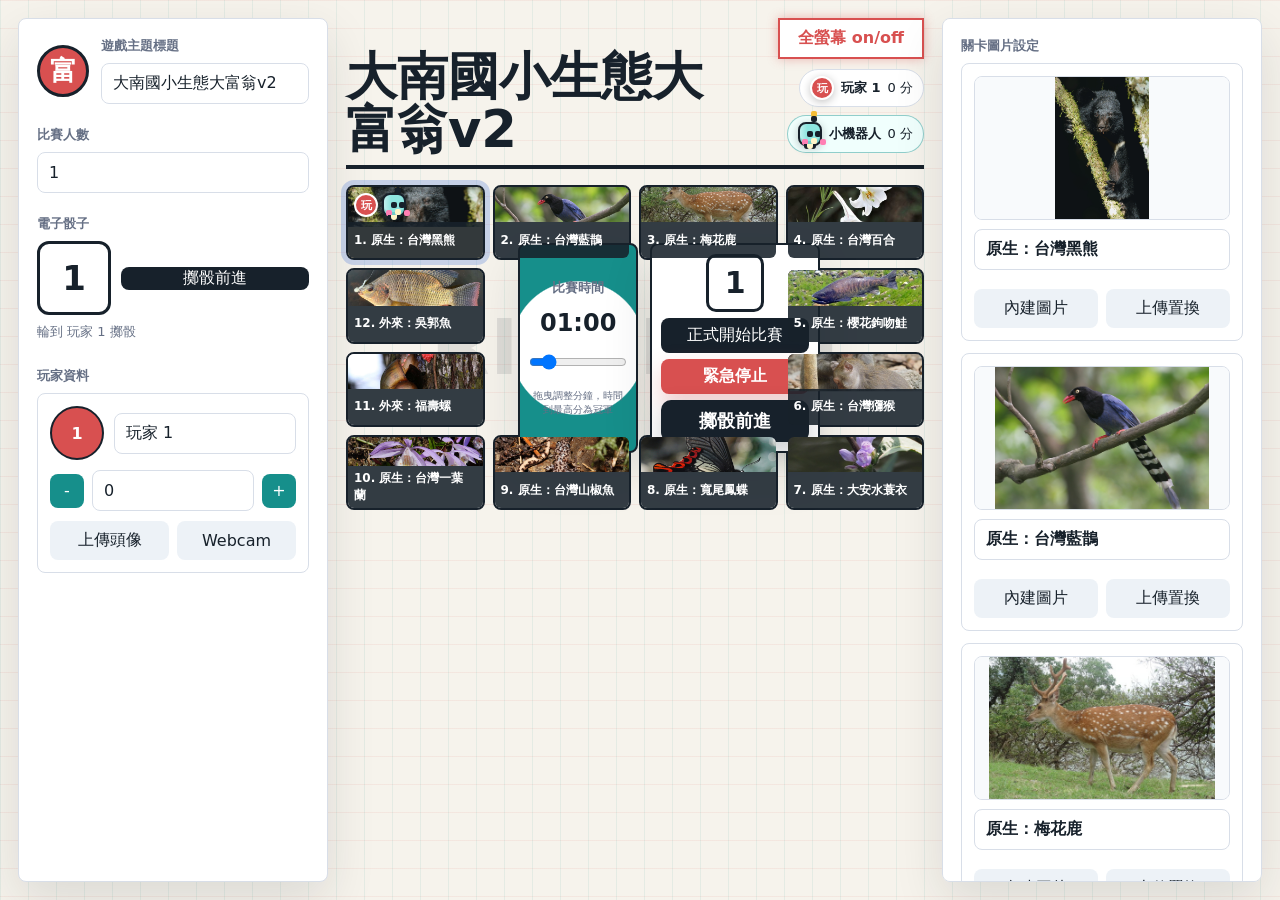
==== commit 595804be: "feat: rename game titles to 大南國小生態大富翁v2" ====
--- a/index.html
+++ b/index.html
@@ -3,7 +3,7 @@
   <head>
     <meta charset="UTF-8" />
     <meta name="viewport" content="width=device-width, initial-scale=1.0" />
-    <title>生態大富翁v2</title>
+    <title>大南國小生態大富翁v2</title>
     <link rel="stylesheet" href="styles.css?v=20260529-v2-animal-focus" />
   </head>
   <body>
@@ -13,7 +13,7 @@
           <span class="mark">富</span>
           <div>
             <label for="gameTitle">遊戲主題標題</label>
-            <input id="gameTitle" type="text" value="生態大富翁v2" maxlength="24" />
+            <input id="gameTitle" type="text" value="大南國小生態大富翁v2" maxlength="24" />
           </div>
         </div>
 
@@ -39,7 +39,7 @@
 
       <main class="game-area">
         <header class="game-header">
-          <h1 id="displayTitle">生態大富翁v2</h1>
+          <h1 id="displayTitle">大南國小生態大富翁v2</h1>
           <div class="game-header-tools">
             <button id="fullscreenToggle" class="fullscreen-toggle" type="button">全螢幕 on/off</button>
             <div id="leaderboard" class="leaderboard"></div>
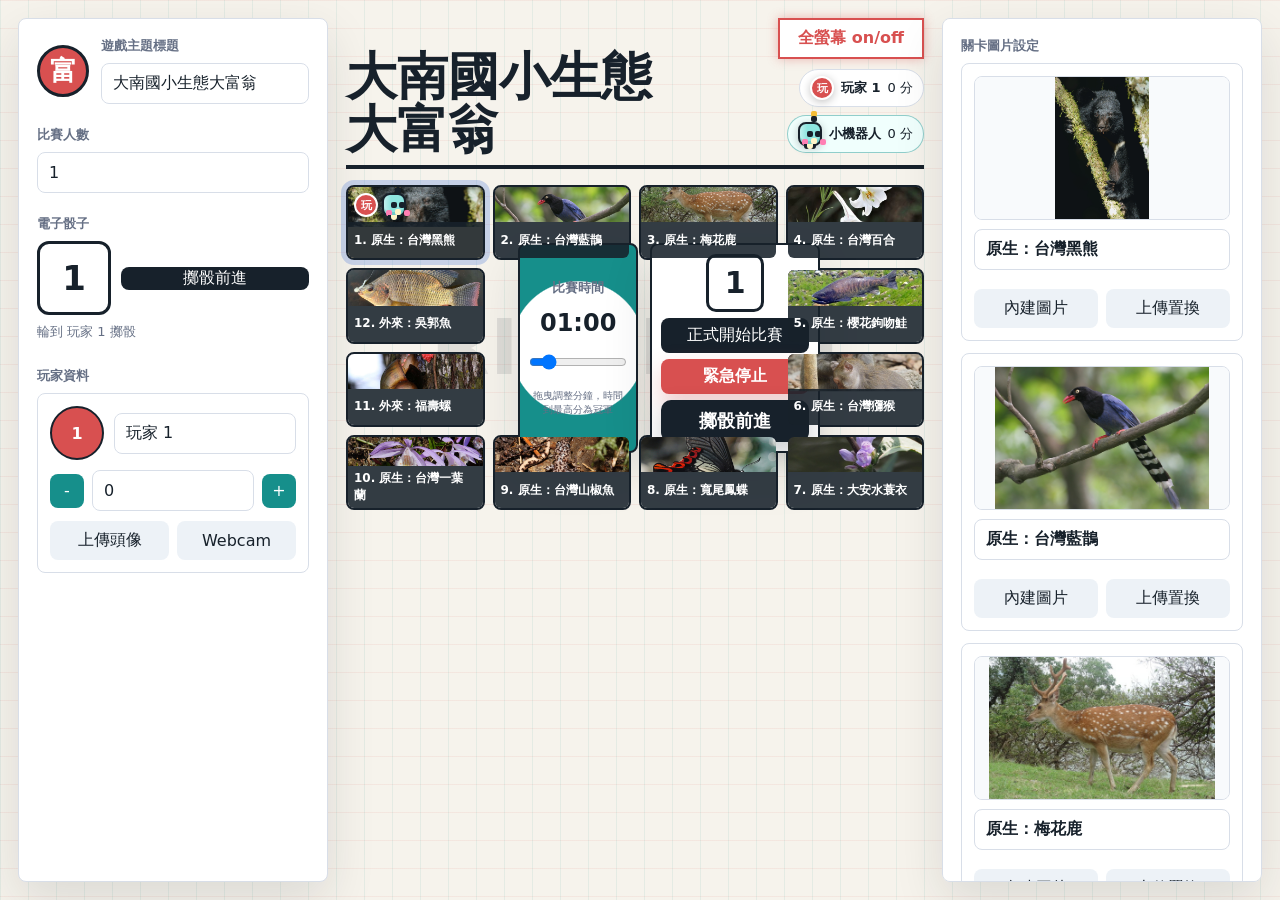
==== commit 6111198b: "feat: change default game title to 大南國小生態大富翁" ====
--- a/index.html
+++ b/index.html
@@ -3,7 +3,7 @@
   <head>
     <meta charset="UTF-8" />
     <meta name="viewport" content="width=device-width, initial-scale=1.0" />
-    <title>大南國小生態大富翁v2</title>
+    <title>大南國小生態大富翁</title>
     <link rel="stylesheet" href="styles.css?v=20260529-v2-animal-focus" />
   </head>
   <body>
@@ -13,7 +13,7 @@
           <span class="mark">富</span>
           <div>
             <label for="gameTitle">遊戲主題標題</label>
-            <input id="gameTitle" type="text" value="大南國小生態大富翁v2" maxlength="24" />
+            <input id="gameTitle" type="text" value="大南國小生態大富翁" maxlength="24" />
           </div>
         </div>
 
@@ -39,7 +39,7 @@
 
       <main class="game-area">
         <header class="game-header">
-          <h1 id="displayTitle">大南國小生態大富翁v2</h1>
+          <h1 id="displayTitle">大南國小生態大富翁</h1>
           <div class="game-header-tools">
             <button id="fullscreenToggle" class="fullscreen-toggle" type="button">全螢幕 on/off</button>
             <div id="leaderboard" class="leaderboard"></div>
